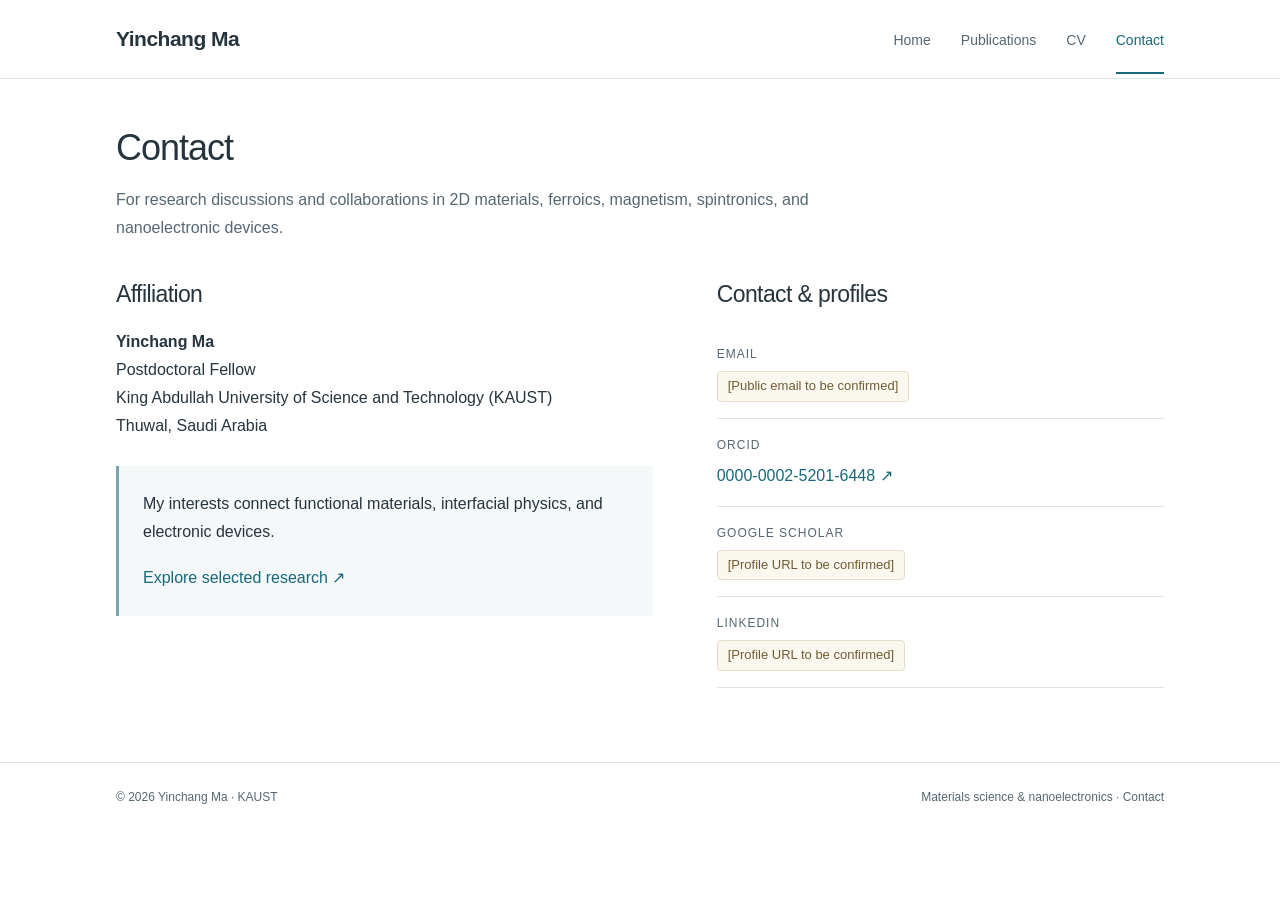
==== contact.html @ cd84b2c8 "Publish Yinchang Ma academic website with laboratory portrait" ====
<!doctype html>
<html lang="en"><head><meta charset="utf-8"><meta name="viewport" content="width=device-width, initial-scale=1"><meta name="description" content="Yinchang Ma, Postdoctoral Fellow at KAUST. Research in 2D materials, ferroelectrics, antiferroelectrics, van der Waals magnetism, spintronics and nanoelectronic devices."><meta name="theme-color" content="#142c39"><title>Contact | Yinchang Ma</title><link rel="icon" type="image/svg+xml" href="favicon.svg"><link rel="stylesheet" href="style.css"><script src="site.js" defer></script></head><body><a class="skip" href="#main">Skip to content</a><header class="site-header"><nav class="wrap nav" aria-label="Main navigation"><a class="brand" href="index.html">Yinchang Ma</a><button class="menu" aria-expanded="false" aria-controls="main-nav">Menu</button><div class="navlinks" id="main-nav"><a href="index.html">Home</a><a href="publications.html">Publications</a><a href="cv.html">CV</a><a href="contact.html" aria-current="page">Contact</a></div></nav></header>
<main id="main" class="wrap"><div class="page"><h1>Contact</h1><p class="lede">For research discussions and collaborations in 2D materials, ferroics, magnetism, spintronics, and nanoelectronic devices.</p><div class="contact-grid"><section><h2>Affiliation</h2><p><strong>Yinchang Ma</strong><br>Postdoctoral Fellow<br>King Abdullah University of Science and Technology (KAUST)<br>Thuwal, Saudi Arabia</p><div class="subtle-box"><p>My interests connect functional materials, interfacial physics, and electronic devices.</p><p><a href="publications.html">Explore selected research ↗</a></p></div></section><section><h2>Contact &amp; profiles</h2><dl><div class="contact-item"><dt>Email</dt><dd><span class="placeholder inline">[Public email to be confirmed]</span></dd></div><div class="contact-item"><dt>ORCID</dt><dd><a href="https://orcid.org/0000-0002-5201-6448">0000-0002-5201-6448 ↗</a></dd></div><div class="contact-item"><dt>Google Scholar</dt><dd><span class="placeholder inline">[Profile URL to be confirmed]</span></dd></div><div class="contact-item"><dt>LinkedIn</dt><dd><span class="placeholder inline">[Profile URL to be confirmed]</span></dd></div></dl></section></div></div></main><footer class="footer"><div class="wrap"><span>© 2026 Yinchang Ma · KAUST</span><span>Materials science &amp; nanoelectronics · <a href="contact.html">Contact</a></span></div></footer></body></html>
---- style.css ----
:root{--ink:#25343d;--muted:#546772;--accent:#17697a;--line:#dce4e7;--paper:#fff;--wash:#f5f8f8;--navy:#142c39}*{box-sizing:border-box}html{scroll-behavior:smooth;scroll-padding-top:90px}body{margin:0;color:var(--ink);background:var(--paper);font:16px/1.75 -apple-system,BlinkMacSystemFont,"Segoe UI",Arial,sans-serif}a{color:var(--accent);text-underline-offset:4px;text-decoration:none}a:hover{text-decoration:underline}a:focus-visible,button:focus-visible,summary:focus-visible{outline:3px solid #b67b22;outline-offset:5px}button{font:inherit}.wrap{max-width:1120px;margin:auto;padding:0 36px}.skip{position:fixed;left:16px;top:-80px;background:white;padding:10px 18px;z-index:99}.skip:focus{top:8px}.site-header{background:white;border-bottom:1px solid var(--line)}.nav{display:flex;min-height:78px;align-items:center;justify-content:space-between;gap:24px}.brand{font-size:21px;font-weight:650;letter-spacing:-.5px;color:var(--ink)}.navlinks{display:flex;gap:30px}.navlinks a{color:var(--muted);font-size:14px;padding:24px 0 20px;border-bottom:2px solid transparent}.navlinks a[aria-current=page]{color:var(--accent);border-color:var(--accent)}.menu{display:none;background:none;border:1px solid var(--line);border-radius:4px;padding:7px 13px;color:var(--ink)}.banner{background:var(--navy) url('lattice.svg') center/cover;color:#fff;padding:56px 0 60px;text-align:center}.banner h1{font-size:clamp(34px,4vw,54px);font-weight:400;line-height:1.2;margin:0 0 16px;letter-spacing:-1.5px}.banner p{color:#d4e1e7;margin:0;font-size:15px}.intro{display:grid;grid-template-columns:218px 1fr;gap:48px;padding:58px 0 54px;align-items:start}.portrait{background:#edf3f4;border-radius:8px;width:218px;height:268px;display:grid;place-content:center;text-align:center;border:1px solid #d8e3e6}.portrait b{font:54px/1.2 Georgia,serif;letter-spacing:3px;color:#5e7c89}.portrait span{font-size:12px;color:var(--muted);margin-top:15px}.portrait small{font-size:11px;color:var(--muted)}h2{font-size:28px;font-weight:500;line-height:1.3;letter-spacing:-.6px;margin:0 0 18px}h3{line-height:1.45;font-weight:600}p{margin:0 0 18px}.role{font-size:14px;color:var(--accent);margin-top:-5px;margin-bottom:23px}.links{display:flex;gap:22px;flex-wrap:wrap;font-size:14px;margin-top:25px}.section{padding:44px 0 48px;border-top:1px solid var(--line)}.section-title{display:flex;justify-content:space-between;gap:24px;align-items:baseline}.section-title a{font-size:14px}.lede{color:var(--muted);max-width:760px}.research{display:grid;grid-template-columns:repeat(3,1fr);gap:32px;margin-top:28px}.research article{min-width:0}.diagram{background:var(--wash);width:100%;height:165px;display:block;border:1px solid #e3eaed}.kicker{font-size:11px;letter-spacing:1.7px;color:var(--accent);text-transform:uppercase;margin:19px 0 8px;font-weight:650}.research h3{font-size:20px;margin:0 0 12px}.research p{font-size:14px;color:var(--muted)}.caption{font-size:12px;color:var(--muted);margin-top:16px}.pub{padding:28px 0;border-bottom:1px solid var(--line);display:grid;grid-template-columns:70px 1fr;gap:20px}.pub:last-child{border-bottom:0}.year{color:var(--muted);font-size:14px;padding-top:3px}.journal{font-size:12px;font-weight:600;color:var(--accent);letter-spacing:.3px}.pub h3{font-size:19px;margin:8px 0 9px}.pub .authors{font-size:14px;color:var(--muted);margin-bottom:9px}.pub .summary{font-size:14px;margin-bottom:9px;max-width:800px}.doi{font-size:12px;overflow-wrap:anywhere}.page{padding-top:46px;padding-bottom:58px;min-height:68vh}.page>h1{font-size:36px;font-weight:500;line-height:1.25;margin:0 0 16px;letter-spacing:-1px}.filters{display:flex;gap:10px;flex-wrap:wrap;margin:26px 0 4px}.filters button{border:1px solid var(--line);background:white;border-radius:4px;padding:6px 16px;color:var(--muted);font-size:14px;cursor:pointer}.filters button[aria-pressed=true]{background:var(--navy);color:white;border-color:var(--navy)}.row{display:grid;grid-template-columns:145px 1fr;gap:28px;border-top:1px solid var(--line);padding:25px 0}.row p{margin:5px 0;font-size:14px;color:var(--muted)}.placeholder{color:#715c34;background:#faf7ef;border:1px solid #e6decb;padding:10px 14px;border-radius:4px;font-size:14px}.placeholder.inline{display:inline-block;font-size:13px;padding:3px 10px}.plain-list{padding-left:20px}.plain-list li{margin-bottom:10px}.contact-grid{display:grid;grid-template-columns:1.2fr 1fr;gap:64px;margin-top:38px}.contact-grid h2{font-size:23px}.contact-item{padding:16px 0;border-bottom:1px solid var(--line)}.contact-item dt{font-size:12px;color:var(--muted);text-transform:uppercase;letter-spacing:1px}.contact-item dd{margin:6px 0 0;overflow-wrap:anywhere}.footer{border-top:1px solid var(--line);padding:24px 0;color:var(--muted);font-size:12px}.footer .wrap{display:flex;justify-content:space-between;gap:20px}.footer a{color:var(--muted)}[hidden]{display:none!important}.status{font-size:12px;color:var(--muted);margin-top:12px}.cv-section{margin-top:36px}.button-link{display:inline-block;border:1px solid #c2d4da;padding:8px 16px;border-radius:4px;font-size:14px}.subtle-box{background:var(--wash);padding:24px;border-left:3px solid #7fa3ad;margin-top:26px}.subtle-box p:last-child{margin-bottom:0}
@media(max-width:760px){.wrap{padding:0 24px}.nav{min-height:68px;flex-wrap:wrap;gap:0}.menu{display:block}.navlinks{width:100%;justify-content:space-between;gap:12px;padding-bottom:12px}.navlinks a{padding:9px 0;font-size:13px}.js .navlinks:not(.open){display:none}.banner{padding:40px 0}.banner p{font-size:13px;max-width:280px;margin:auto}.intro{grid-template-columns:1fr;gap:26px;padding:38px 0}.portrait{width:148px;height:174px}.portrait b{font-size:40px}.research{grid-template-columns:1fr;gap:27px}.diagram{height:180px}.section-title{display:block}.section-title h2{margin-bottom:10px}.pub{grid-template-columns:1fr;gap:2px}.pub h3{font-size:18px}.row{grid-template-columns:1fr;gap:7px}.contact-grid{grid-template-columns:1fr;gap:20px}.footer .wrap{display:block}.footer span{display:block;margin:4px 0}.page>h1{font-size:31px}.section{padding:32px 0}.page{padding-top:32px}.links{gap:18px}h2{font-size:26px}}
@media(prefers-reduced-motion:reduce){html{scroll-behavior:auto}}@media print{.site-header,.filters,.footer,.links,.menu,.banner{display:none}.wrap{max-width:none;padding:0}.page{padding:0}.pub,.row{break-inside:avoid}a{color:inherit}.portrait{display:none}.intro{display:block}.research{display:block}.diagram{display:none}}

.portrait.photo{display:block;position:relative;overflow:hidden}.portrait.photo img{position:absolute;width:160%;height:auto;max-width:none;left:-30%;top:-25%}
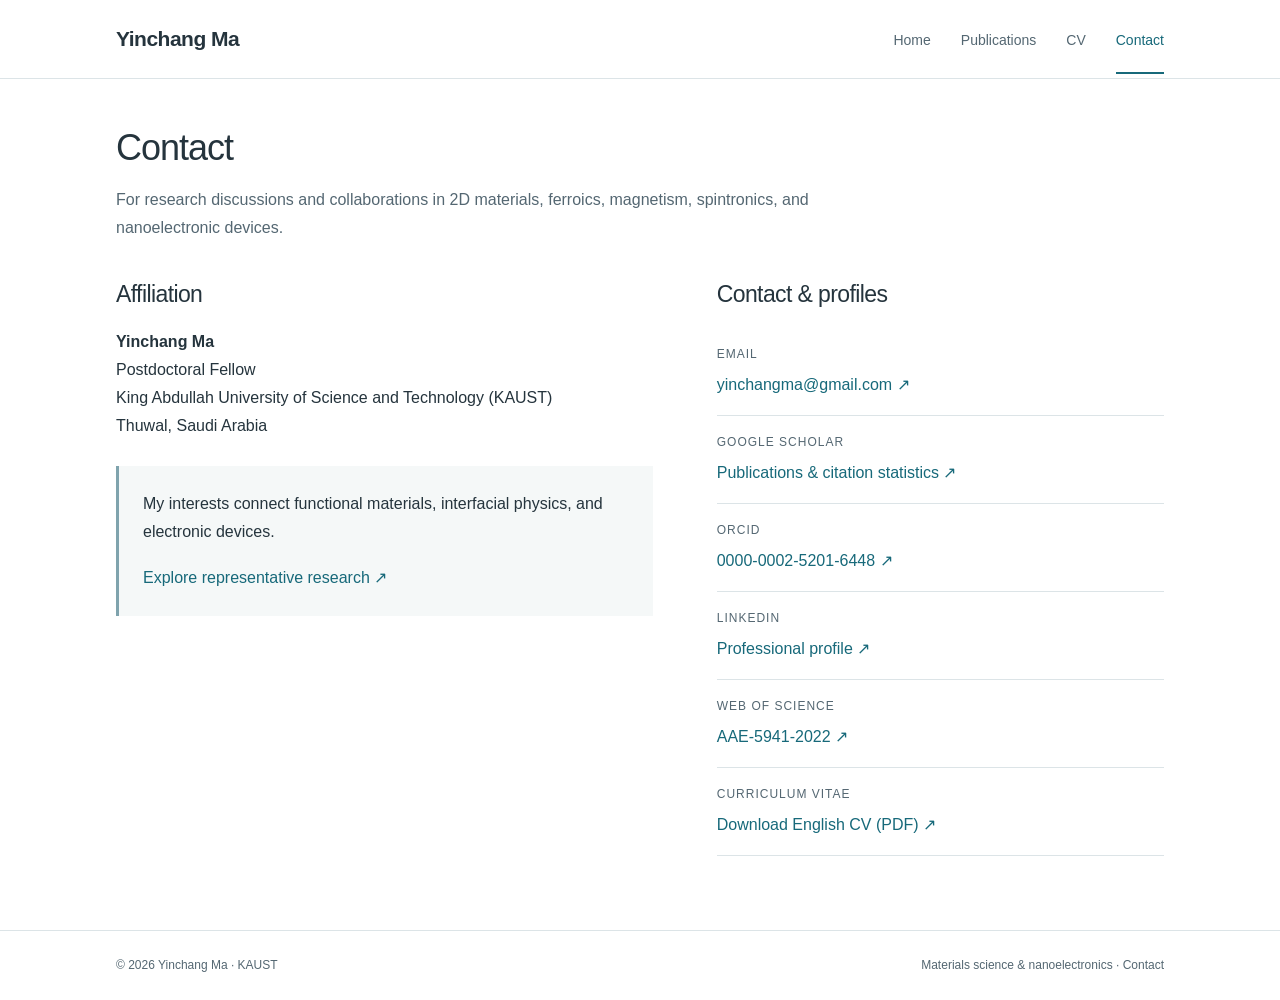
==== commit ee3ab6ed: "Complete academic profile and representative works" ====
--- a/contact.html
+++ b/contact.html
@@ -1,3 +1,3 @@
 <!doctype html>
 <html lang="en"><head><meta charset="utf-8"><meta name="viewport" content="width=device-width, initial-scale=1"><meta name="description" content="Yinchang Ma, Postdoctoral Fellow at KAUST. Research in 2D materials, ferroelectrics, antiferroelectrics, van der Waals magnetism, spintronics and nanoelectronic devices."><meta name="theme-color" content="#142c39"><title>Contact | Yinchang Ma</title><link rel="icon" type="image/svg+xml" href="favicon.svg"><link rel="stylesheet" href="style.css"><script src="site.js" defer></script></head><body><a class="skip" href="#main">Skip to content</a><header class="site-header"><nav class="wrap nav" aria-label="Main navigation"><a class="brand" href="index.html">Yinchang Ma</a><button class="menu" aria-expanded="false" aria-controls="main-nav">Menu</button><div class="navlinks" id="main-nav"><a href="index.html">Home</a><a href="publications.html">Publications</a><a href="cv.html">CV</a><a href="contact.html" aria-current="page">Contact</a></div></nav></header>
-<main id="main" class="wrap"><div class="page"><h1>Contact</h1><p class="lede">For research discussions and collaborations in 2D materials, ferroics, magnetism, spintronics, and nanoelectronic devices.</p><div class="contact-grid"><section><h2>Affiliation</h2><p><strong>Yinchang Ma</strong><br>Postdoctoral Fellow<br>King Abdullah University of Science and Technology (KAUST)<br>Thuwal, Saudi Arabia</p><div class="subtle-box"><p>My interests connect functional materials, interfacial physics, and electronic devices.</p><p><a href="publications.html">Explore selected research ↗</a></p></div></section><section><h2>Contact &amp; profiles</h2><dl><div class="contact-item"><dt>Email</dt><dd><span class="placeholder inline">[Public email to be confirmed]</span></dd></div><div class="contact-item"><dt>ORCID</dt><dd><a href="https://orcid.org/0000-0002-5201-6448">0000-0002-5201-6448 ↗</a></dd></div><div class="contact-item"><dt>Google Scholar</dt><dd><span class="placeholder inline">[Profile URL to be confirmed]</span></dd></div><div class="contact-item"><dt>LinkedIn</dt><dd><span class="placeholder inline">[Profile URL to be confirmed]</span></dd></div></dl></section></div></div></main><footer class="footer"><div class="wrap"><span>© 2026 Yinchang Ma · KAUST</span><span>Materials science &amp; nanoelectronics · <a href="contact.html">Contact</a></span></div></footer></body></html>+<main id="main" class="wrap"><div class="page"><h1>Contact</h1><p class="lede">For research discussions and collaborations in 2D materials, ferroics, magnetism, spintronics, and nanoelectronic devices.</p><div class="contact-grid"><section><h2>Affiliation</h2><p><strong>Yinchang Ma</strong><br>Postdoctoral Fellow<br>King Abdullah University of Science and Technology (KAUST)<br>Thuwal, Saudi Arabia</p><div class="subtle-box"><p>My interests connect functional materials, interfacial physics, and electronic devices.</p><p><a href="publications.html">Explore representative research ↗</a></p></div></section><section><h2>Contact &amp; profiles</h2><dl><div class="contact-item"><dt>Email</dt><dd><a href="mailto:yinchangma@gmail.com">yinchangma@gmail.com ↗</a></dd></div><div class="contact-item"><dt>Google Scholar</dt><dd><a href="https://scholar.google.com/citations?user=0b5xoz0AAAAJ&amp;hl=en">Publications & citation statistics ↗</a></dd></div><div class="contact-item"><dt>ORCID</dt><dd><a href="https://orcid.org/0000-0002-5201-6448">0000-0002-5201-6448 ↗</a></dd></div><div class="contact-item"><dt>LinkedIn</dt><dd><a href="https://www.linkedin.com/in/yinchang-ma-476800216/">Professional profile ↗</a></dd></div><div class="contact-item"><dt>Web of Science</dt><dd><a href="https://www.webofscience.com/wos/author/record/AAE-5941-2022">AAE-5941-2022 ↗</a></dd></div><div class="contact-item"><dt>Curriculum vitae</dt><dd><a href="yinchang-ma-cv.pdf">Download English CV (PDF) ↗</a></dd></div></dl></section></div></div></main><footer class="footer"><div class="wrap"><span>© 2026 Yinchang Ma · KAUST</span><span>Materials science &amp; nanoelectronics · <a href="contact.html">Contact</a></span></div></footer></body></html>
--- a/style.css
+++ b/style.css
@@ -4,3 +4,5 @@
 @media(prefers-reduced-motion:reduce){html{scroll-behavior:auto}}@media print{.site-header,.filters,.footer,.links,.menu,.banner{display:none}.wrap{max-width:none;padding:0}.page{padding:0}.pub,.row{break-inside:avoid}a{color:inherit}.portrait{display:none}.intro{display:block}.research{display:block}.diagram{display:none}}
 
 .portrait.photo{display:block;position:relative;overflow:hidden}.portrait.photo img{position:absolute;width:160%;height:auto;max-width:none;left:-30%;top:-25%}
+
+.metrics{display:flex;gap:58px;margin:24px 0 12px}.metrics div{display:flex;flex-direction:column}.metrics strong{font-weight:500;font-size:32px;line-height:1.4;color:var(--ink)}.metrics span{font-size:13px;color:var(--muted)}.pub-meta{display:flex;flex-wrap:wrap;gap:12px;margin:10px 0 12px;align-items:center}.author-role{font-size:11px;background:#edf3f4;color:#315d6d;border-radius:3px;padding:3px 9px}.citation-count{font-size:12px}.journal-list{columns:2;column-gap:40px;padding-left:20px;font-size:14px}.journal-list li{break-inside:avoid;margin:0 0 12px}@media(max-width:760px){.metrics{gap:30px}.metrics strong{font-size:28px}.journal-list{columns:1}}
